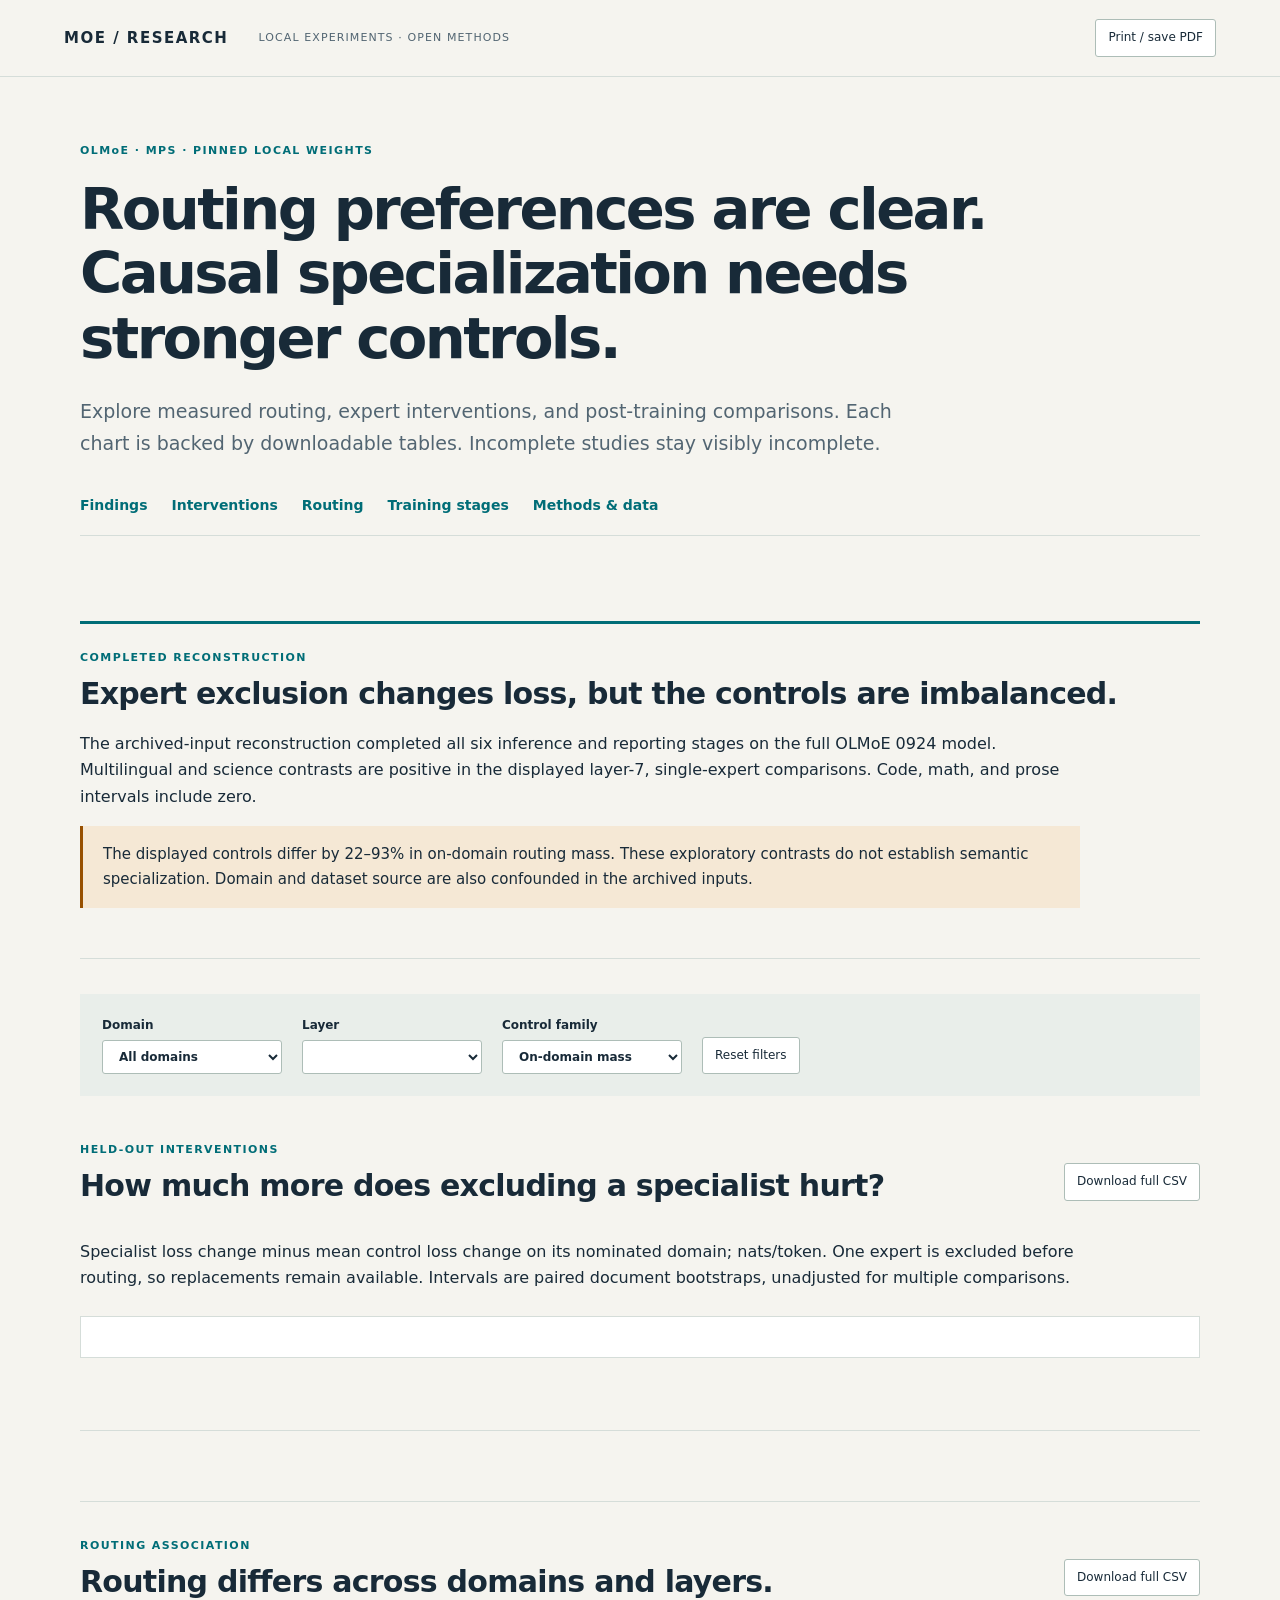
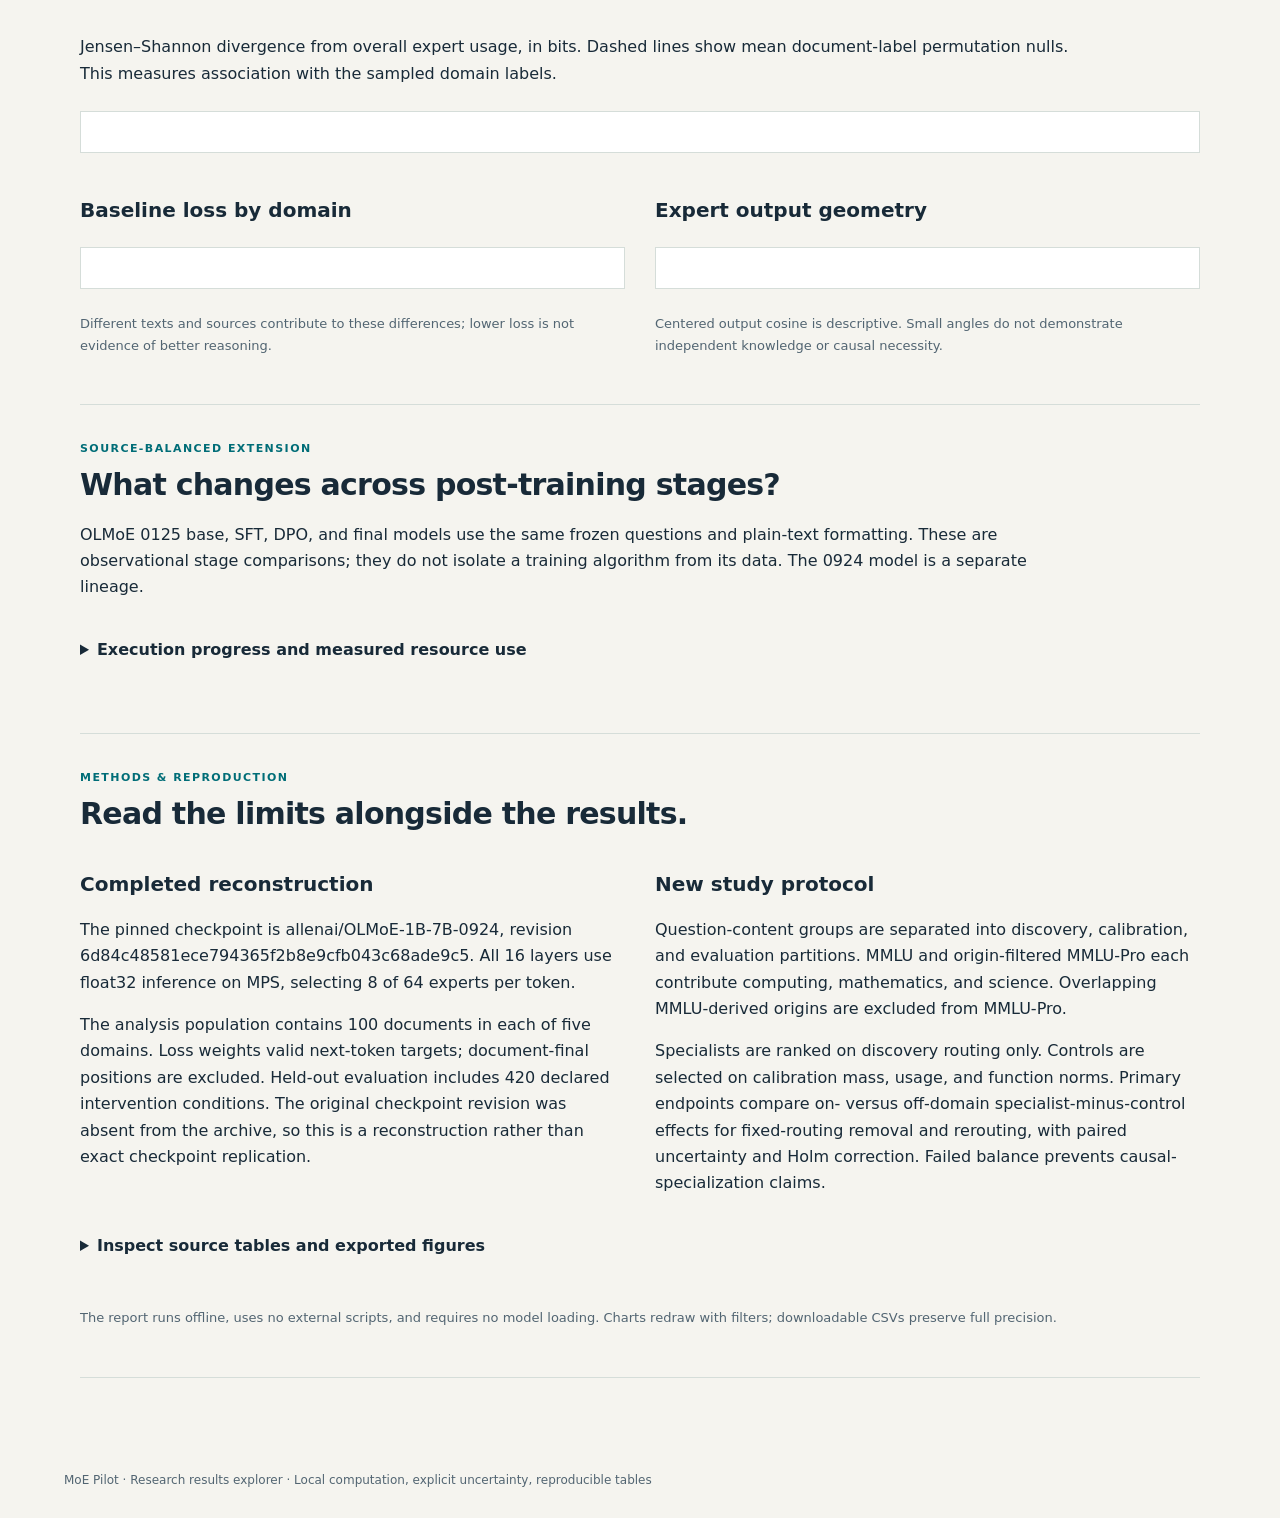
==== src/moe_pilot/report_assets/index.html @ 9c7c72cc "Publish research through an offline interactive report Why: researchers need readable charts, uncert" ====
<!doctype html>
<html lang="en">
  <head>
    <meta charset="utf-8" />
    <meta name="viewport" content="width=device-width,initial-scale=1" />
    <title>Local MoE Research — Results explorer</title>
    <link rel="stylesheet" href="report.css" />
  </head>
  <body>
    <header>
      <a href="#" class="brand">MOE / RESEARCH</a
      ><span>LOCAL EXPERIMENTS · OPEN METHODS</span
      ><button id="print">Print / save PDF</button>
    </header>
    <main>
      <div class="eyebrow">OLMoE · MPS · PINNED LOCAL WEIGHTS</div>
      <h1>
        Routing preferences are clear.<br />Causal specialization needs stronger
        controls.
      </h1>
      <p class="lede">
        Explore measured routing, expert interventions, and post-training
        comparisons. Each chart is backed by downloadable tables. Incomplete
        studies stay visibly incomplete.
      </p>
      <nav aria-label="Report sections">
        <a href="#findings">Findings</a
        ><a href="#interventions">Interventions</a><a href="#routing">Routing</a
        ><a href="#models">Training stages</a
        ><a href="#methods">Methods & data</a>
      </nav>
      <section class="metrics" id="metrics"></section>
      <section id="findings" class="summary">
        <div class="eyebrow">COMPLETED RECONSTRUCTION</div>
        <h2>Expert exclusion changes loss, but the controls are imbalanced.</h2>
        <p>
          The archived-input reconstruction completed all six inference and
          reporting stages on the full OLMoE 0924 model. Multilingual and
          science contrasts are positive in the displayed layer-7, single-expert
          comparisons. Code, math, and prose intervals include zero.
        </p>
        <p class="caution">
          The displayed controls differ by 22–93% in on-domain routing mass.
          These exploratory contrasts do not establish semantic specialization.
          Domain and dataset source are also confounded in the archived inputs.
        </p>
      </section>
      <div class="filters">
        <label
          >Domain<select id="domain">
            <option value="all">All domains</option>
          </select></label
        ><label>Layer<select id="layer"></select></label
        ><label
          >Control family<select id="family">
            <option value="on-domain-control">On-domain mass</option>
            <option value="global-control">Global mass</option>
          </select></label
        ><button id="reset">Reset filters</button>
      </div>
      <section id="interventions">
        <div class="section-head">
          <div>
            <div class="eyebrow">HELD-OUT INTERVENTIONS</div>
            <h2>How much more does excluding a specialist hurt?</h2>
          </div>
          <button data-download="ablations">Download full CSV</button>
        </div>
        <p>
          Specialist loss change minus mean control loss change on its nominated
          domain; nats/token. One expert is excluded before routing, so
          replacements remain available. Intervals are paired document
          bootstraps, unadjusted for multiple comparisons.
        </p>
        <div
          id="effect-chart"
          class="chart"
          role="img"
          aria-label="Specialist-minus-control effects and confidence intervals"
        ></div>
        <div id="balance" class="table-wrap"></div>
        <p id="effect-note" class="note"></p>
      </section>
      <section id="interaction-results"></section>
      <section id="routing">
        <div class="section-head">
          <div>
            <div class="eyebrow">ROUTING ASSOCIATION</div>
            <h2>Routing differs across domains and layers.</h2>
          </div>
          <button data-download="routing">Download full CSV</button>
        </div>
        <p>
          Jensen–Shannon divergence from overall expert usage, in bits. Dashed
          lines show mean document-label permutation nulls. This measures
          association with the sampled domain labels.
        </p>
        <div
          id="routing-chart"
          class="chart"
          role="img"
          aria-label="Routing divergence across model layers"
        ></div>
        <div class="two-col">
          <article>
            <h3>Baseline loss by domain</h3>
            <div
              id="baseline-chart"
              class="chart small"
              role="img"
              aria-label="Mean next-token loss by domain"
            ></div>
            <p class="note">
              Different texts and sources contribute to these differences; lower
              loss is not evidence of better reasoning.
            </p>
          </article>
          <article>
            <h3>Expert output geometry</h3>
            <div
              id="geometry-chart"
              class="chart small"
              role="img"
              aria-label="Centered expert output similarity by layer"
            ></div>
            <p class="note">
              Centered output cosine is descriptive. Small angles do not
              demonstrate independent knowledge or causal necessity.
            </p>
          </article>
        </div>
      </section>
      <section id="models">
        <div class="eyebrow">SOURCE-BALANCED EXTENSION</div>
        <h2>What changes across post-training stages?</h2>
        <p>
          OLMoE 0125 base, SFT, DPO, and final models use the same frozen
          questions and plain-text formatting. These are observational stage
          comparisons; they do not isolate a training algorithm from its data.
          The 0924 model is a separate lineage.
        </p>
        <div id="model-results"></div>
        <div id="new-effects"></div>
        <details>
          <summary>Execution progress and measured resource use</summary>
          <div id="progress" class="table-wrap"></div>
          <p class="note">
            One accelerator job at a time; streaming weights; 8 GiB job budget;
            16 GiB workstation reserve. Refused or incomplete batches are not
            counted as scientific results.
          </p>
        </details>
      </section>
      <section id="methods">
        <div class="eyebrow">METHODS & REPRODUCTION</div>
        <h2>Read the limits alongside the results.</h2>
        <div class="two-col">
          <article>
            <h3>Completed reconstruction</h3>
            <p>
              The pinned checkpoint is allenai/OLMoE-1B-7B-0924, revision
              6d84c48581ece794365f2b8e9cfb043c68ade9c5. All 16 layers use
              float32 inference on MPS, selecting 8 of 64 experts per token.
            </p>
            <p>
              The analysis population contains 100 documents in each of five
              domains. Loss weights valid next-token targets; document-final
              positions are excluded. Held-out evaluation includes 420 declared
              intervention conditions. The original checkpoint revision was
              absent from the archive, so this is a reconstruction rather than
              exact checkpoint replication.
            </p>
          </article>
          <article>
            <h3>New study protocol</h3>
            <p>
              Question-content groups are separated into discovery, calibration,
              and evaluation partitions. MMLU and origin-filtered MMLU-Pro each
              contribute computing, mathematics, and science. Overlapping
              MMLU-derived origins are excluded from MMLU-Pro.
            </p>
            <p>
              Specialists are ranked on discovery routing only. Controls are
              selected on calibration mass, usage, and function norms. Primary
              endpoints compare on- versus off-domain specialist-minus-control
              effects for fixed-routing removal and rerouting, with paired
              uncertainty and Holm correction. Failed balance prevents
              causal-specialization claims.
            </p>
          </article>
        </div>
        <details>
          <summary>Inspect source tables and exported figures</summary>
          <ul>
            <li>
              <a href="data/reconstruction/tables/baseline_by_domain.csv"
                >Baseline measurements</a
              >
            </li>
            <li>
              <a
                href="data/reconstruction/tables/ablations/ablation_summary.csv"
                >All ablation contrasts and intervals</a
              >
            </li>
            <li>
              <a href="data/reconstruction/tables/layer_domain_metrics.csv"
                >All domain/layer routing measurements</a
              >
            </li>
            <li>
              <a
                href="data/reconstruction/tables/subtopics/layer_within_vs_between_jsd.csv"
                >Subtopic routing measurements</a
              >
            </li>
            <li>
              <a href="data/reconstruction/figures/ablations/delta_loss.png"
                >Complete intervention figure (PNG)</a
              >
            </li>
            <li>
              <a href="data/reconstruction/evidence.json"
                >Machine-readable reproducibility metadata</a
              >
            </li>
          </ul>
        </details>
        <p class="note">
          The report runs offline, uses no external scripts, and requires no
          model loading. Charts redraw with filters; downloadable CSVs preserve
          full precision.
        </p>
      </section>
    </main>
    <footer>
      MoE Pilot · Research results explorer · Local computation, explicit
      uncertainty, reproducible tables
    </footer>
    <script id="research-data" type="application/json">
      __RESEARCH_DATA__
    </script>
    <script src="report.js"></script>
  </body>
</html>
---- src/moe_pilot/report_assets/report.css ----
:root {
  --ink: #182a38;
  --muted: #526572;
  --paper: #f5f4ef;
  --line: #d5ddd9;
  --teal: #006d77;
  --amber: #975000;
  --white: #fff;
  --blue: #345ca0;
}
* {
  box-sizing: border-box;
}
html {
  scroll-behavior: smooth;
  scroll-padding-top: 90px;
}
body {
  margin: 0;
  background: var(--paper);
  color: var(--ink);
  font:
    16px/1.65 system-ui,
    -apple-system,
    sans-serif;
}
header {
  display: flex;
  align-items: center;
  gap: 30px;
  padding: 19px 5vw;
  border-bottom: 1px solid var(--line);
  background: var(--paper);
  position: sticky;
  top: 0;
  z-index: 3;
}
header span {
  font-size: 11px;
  letter-spacing: 0.1em;
  color: var(--muted);
  flex: 1;
}
.brand {
  font-size: 15px;
  font-weight: 800;
  letter-spacing: 0.1em;
  text-decoration: none;
  color: var(--ink);
}
main {
  max-width: 1180px;
  margin: auto;
  padding: 65px 30px;
}
h1 {
  font-size: clamp(34px, 4.5vw, 58px);
  line-height: 1.12;
  letter-spacing: -0.045em;
  max-width: 1000px;
  margin: 18px 0 25px;
}
h2 {
  font-size: 30px;
  line-height: 1.25;
  letter-spacing: -0.025em;
  margin: 8px 0 18px;
}
h3 {
  font-size: 20px;
  line-height: 1.3;
}
p {
  max-width: 1000px;
}
.lede {
  max-width: 820px;
  color: var(--muted);
  font-size: 19px;
}
.eyebrow {
  font-size: 11px;
  font-weight: 750;
  letter-spacing: 0.13em;
  color: var(--teal);
}
nav {
  display: flex;
  gap: 24px;
  flex-wrap: wrap;
  margin: 35px 0;
  border-bottom: 1px solid var(--line);
  padding-bottom: 18px;
}
a {
  color: var(--teal);
}
nav a {
  text-decoration: none;
  font-size: 14px;
  font-weight: 650;
}
.metrics {
  display: grid;
  grid-template-columns: repeat(4, 1fr);
  padding: 15px 0 35px;
  gap: 24px;
}
.metric strong {
  display: block;
  font-size: 32px;
  letter-spacing: -0.03em;
}
.metric span {
  font-size: 13px;
  color: var(--muted);
}
section {
  padding: 35px 0;
  border-bottom: 1px solid var(--line);
}
section.metrics {
  border: 0;
}
.summary {
  border-top: 3px solid var(--teal);
  padding-top: 25px;
}
.caution {
  padding: 16px 20px;
  background: #f5e8d5;
  border-left: 3px solid var(--amber);
  font-size: 15px;
}
.filters {
  display: flex;
  gap: 20px;
  align-items: end;
  flex-wrap: wrap;
  background: #e9eeea;
  padding: 22px;
  margin: 35px 0 10px;
}
.filters label {
  display: flex;
  flex-direction: column;
  gap: 5px;
  font-size: 12px;
  font-weight: 650;
}
.filters select {
  min-width: 180px;
}
select,
button {
  font: inherit;
  background: var(--white);
  border: 1px solid #adbdb7;
  color: var(--ink);
  border-radius: 3px;
  padding: 8px 12px;
}
button {
  font-size: 12px;
  cursor: pointer;
}
button:hover {
  border-color: var(--teal);
  background: #e1f2ef;
}
button:focus-visible,
a:focus-visible,
select:focus-visible,
summary:focus-visible {
  outline: 3px solid var(--teal);
  outline-offset: 3px;
}
.section-head {
  display: flex;
  justify-content: space-between;
  gap: 25px;
  align-items: center;
}
.chart {
  background: var(--white);
  padding: 20px;
  margin: 24px 0;
  border: 1px solid var(--line);
  overflow: auto;
}
.chart svg {
  width: 100%;
  height: auto;
  display: block;
  min-width: 800px;
  font-size: 16px;
}
.chart.small svg {
  min-width: 600px;
  font-size: 22px;
}
.note {
  font-size: 13px;
  color: var(--muted);
}
.two-col {
  display: grid;
  grid-template-columns: 1fr 1fr;
  gap: 30px;
}
.table-wrap {
  overflow: auto;
}
table {
  border-collapse: collapse;
  width: 100%;
  font-size: 13px;
  background: var(--white);
}
th,
td {
  padding: 10px 12px;
  text-align: left;
  border-bottom: 1px solid var(--line);
  white-space: nowrap;
}
th {
  color: var(--muted);
  font-size: 11px;
  text-transform: uppercase;
  letter-spacing: 0.035em;
}
td.num {
  text-align: right;
  font-variant-numeric: tabular-nums;
}
.status {
  padding: 3px 7px;
  background: #edf2f0;
  font-size: 12px;
}
.pending {
  padding: 25px;
  background: #e9eeea;
  color: var(--muted);
}
details {
  padding: 20px 0;
}
summary {
  cursor: pointer;
  font-weight: 650;
  margin-bottom: 15px;
}
footer {
  padding: 28px 5vw;
  font-size: 12px;
  color: var(--muted);
}
@media (max-width: 700px) {
  main {
    padding: 32px 18px;
  }
  header {
    gap: 12px;
    padding: 14px 18px;
  }
  header span {
    display: none;
  }
  header button {
    margin-left: auto;
  }
  h1 br {
    display: none;
  }
  .metrics {
    grid-template-columns: repeat(2, 1fr);
    gap: 18px;
  }
  .two-col {
    grid-template-columns: 1fr;
    gap: 8px;
  }
  .section-head {
    display: block;
  }
  .section-head button {
    margin-bottom: 10px;
  }
  .filters {
    gap: 12px;
    padding: 15px;
  }
  .filters select {
    min-width: 145px;
  }
  h2 {
    font-size: 25px;
  }
  .chart {
    padding: 10px;
  }
  nav {
    gap: 14px;
  }
}
@media print {
  header,
  nav,
  .filters,
  button {
    display: none;
  }
  main {
    padding: 0;
    max-width: none;
  }
  body {
    background: white;
    font-size: 11pt;
  }
  .chart,
  article {
    break-inside: avoid;
  }
  .chart svg {
    min-width: 0;
  }
  details {
    display: block;
  }
  section {
    padding: 20px 0;
  }
  h1 {
    font-size: 28pt;
  }
  h2 {
    font-size: 20pt;
  }
}
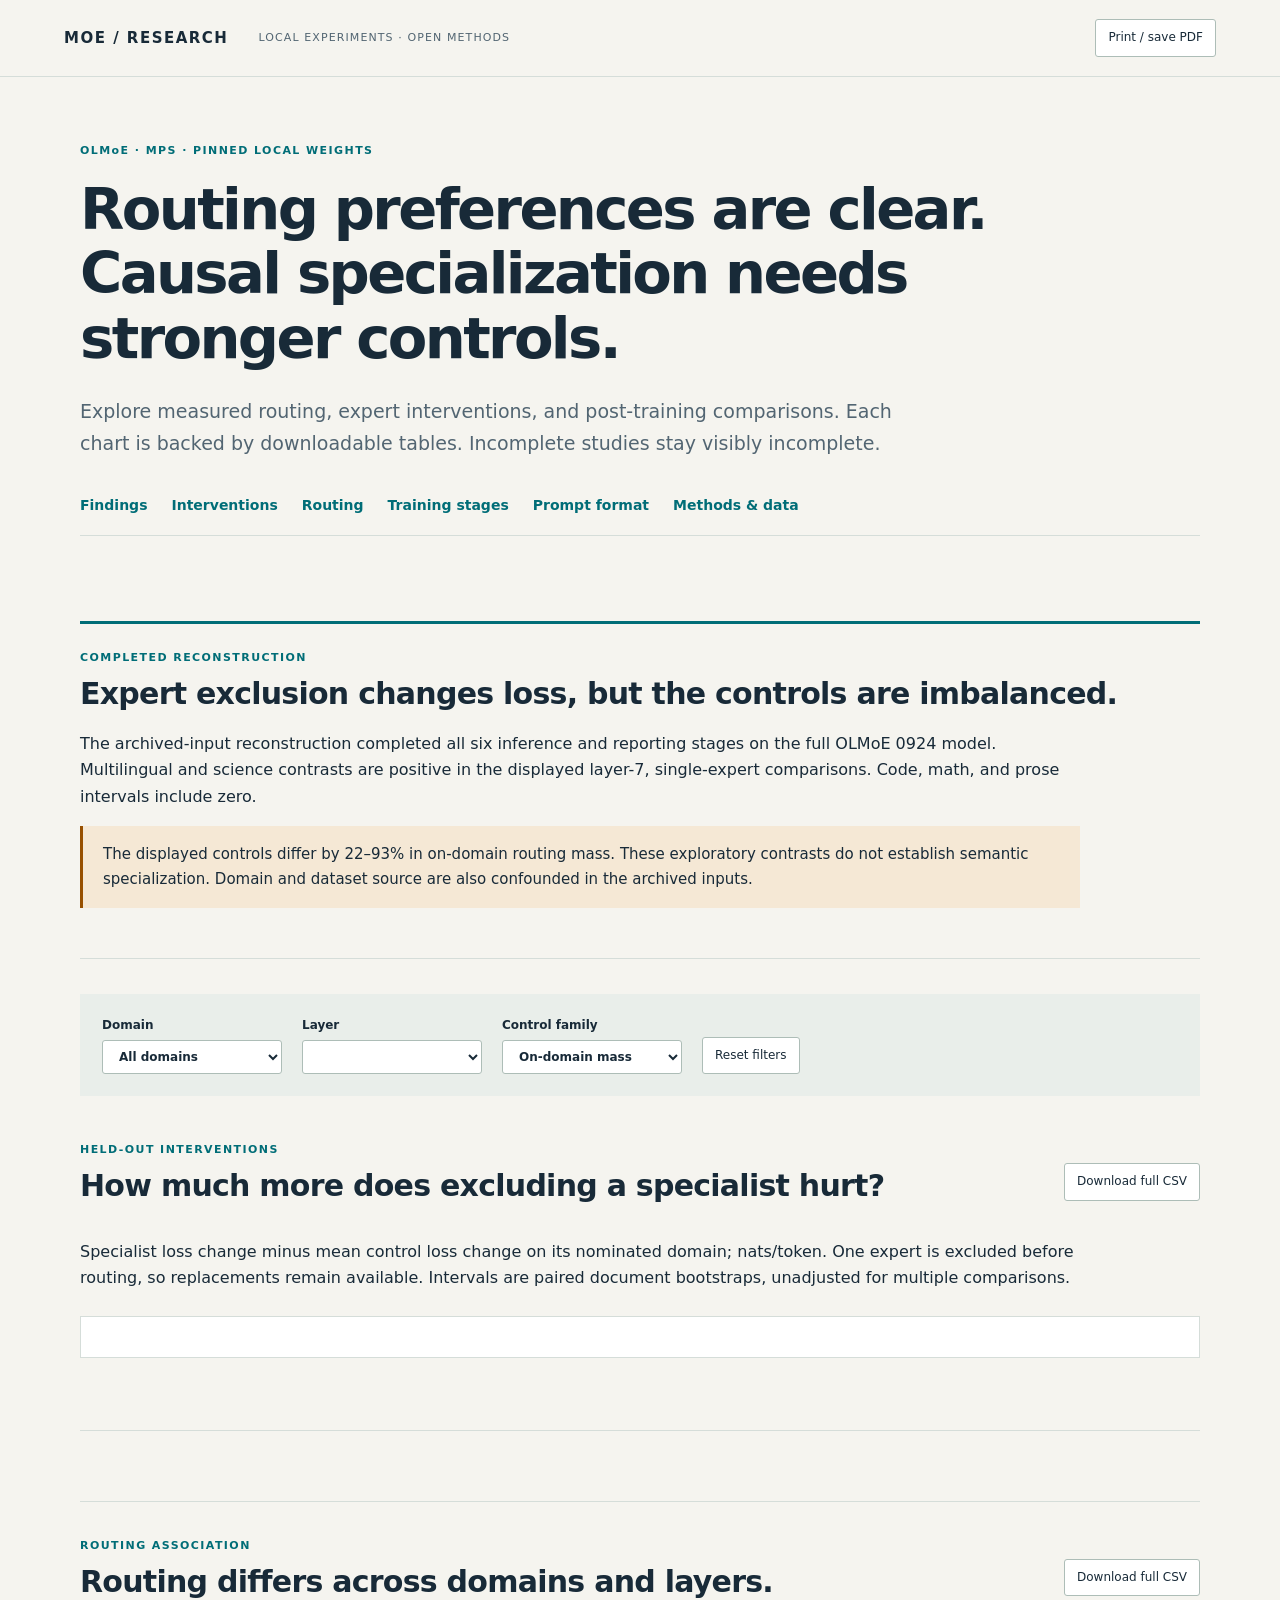
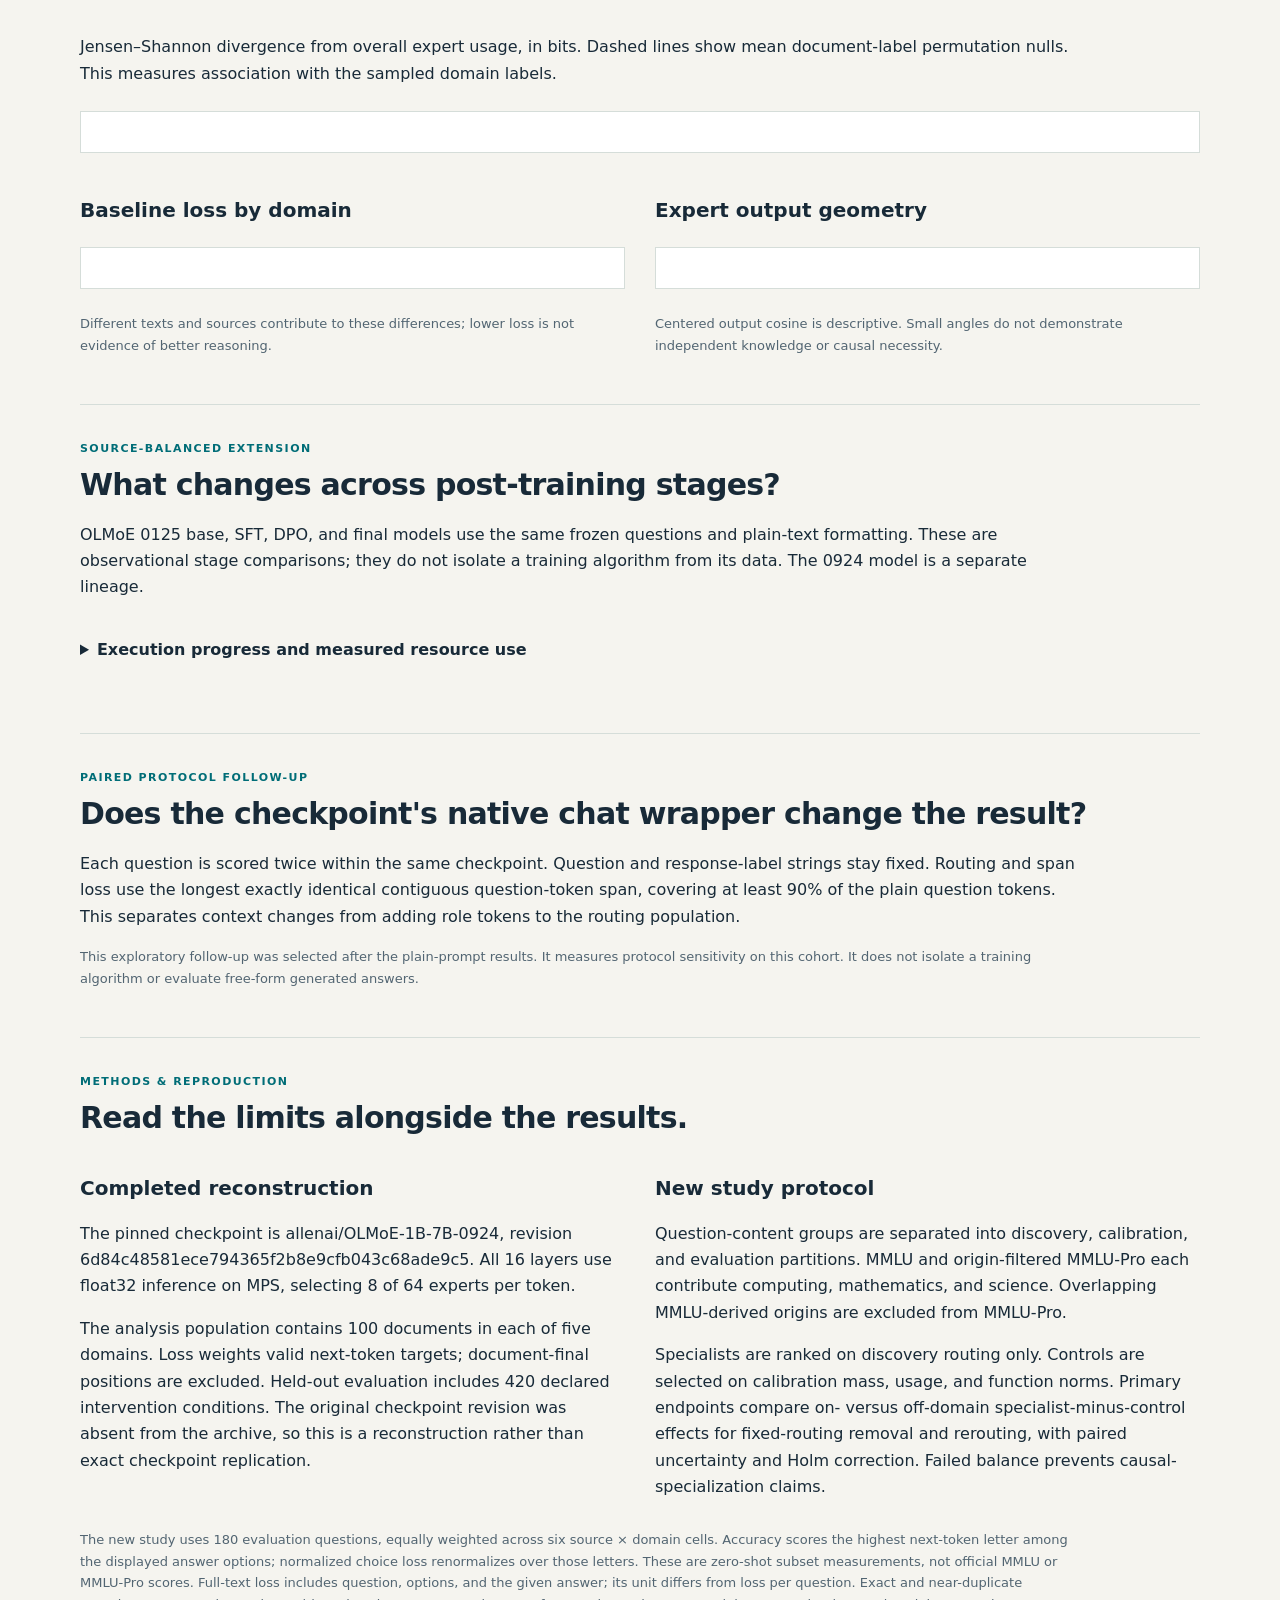
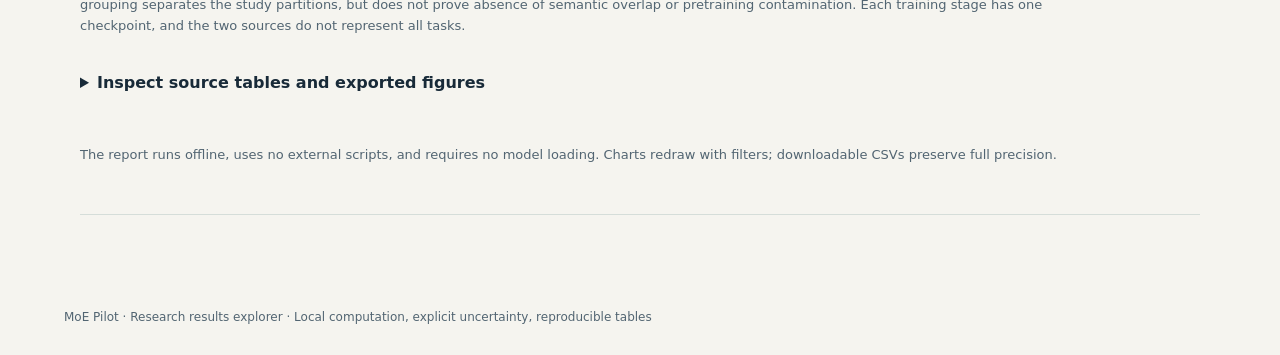
==== commit b3c25214: "Expose study findings through usable charts and verifiable downloads Why: machine records alone do n" ====
--- a/src/moe_pilot/report_assets/index.html
+++ b/src/moe_pilot/report_assets/index.html
@@ -27,6 +27,7 @@
         <a href="#findings">Findings</a
         ><a href="#interventions">Interventions</a><a href="#routing">Routing</a
         ><a href="#models">Training stages</a
+        ><a href="#formats">Prompt format</a
         ><a href="#methods">Methods & data</a>
       </nav>
       <section class="metrics" id="metrics"></section>
@@ -140,16 +141,34 @@
           The 0924 model is a separate lineage.
         </p>
         <div id="model-results"></div>
+        <div id="internal-results"></div>
         <div id="new-effects"></div>
         <details>
           <summary>Execution progress and measured resource use</summary>
           <div id="progress" class="table-wrap"></div>
           <p class="note">
-            One accelerator job at a time; streaming weights; 8 GiB job budget;
-            16 GiB workstation reserve. Refused or incomplete batches are not
-            counted as scientific results.
+            One accelerator job at a time; streaming weights; 5 GiB job budget;
+            8 GiB available-memory reserve for current research. Refused or
+            incomplete batches are not counted as scientific results.
           </p>
         </details>
+      </section>
+      <section id="formats">
+        <div class="eyebrow">PAIRED PROTOCOL FOLLOW-UP</div>
+        <h2>Does the checkpoint's native chat wrapper change the result?</h2>
+        <p>
+          Each question is scored twice within the same checkpoint. Question and
+          response-label strings stay fixed. Routing and span loss use the
+          longest exactly identical contiguous question-token span, covering at
+          least 90% of the plain question tokens. This separates context changes
+          from adding role tokens to the routing population.
+        </p>
+        <div id="format-results"></div>
+        <p class="note">
+          This exploratory follow-up was selected after the plain-prompt
+          results. It measures protocol sensitivity on this cohort. It does not
+          isolate a training algorithm or evaluate free-form generated answers.
+        </p>
       </section>
       <section id="methods">
         <div class="eyebrow">METHODS & REPRODUCTION</div>
@@ -189,6 +208,19 @@
             </p>
           </article>
         </div>
+        <p class="note">
+          The new study uses 180 evaluation questions, equally weighted across
+          six source × domain cells. Accuracy scores the highest next-token
+          letter among the displayed answer options; normalized choice loss
+          renormalizes over those letters. These are zero-shot subset
+          measurements, not official MMLU or MMLU-Pro scores. Full-text loss
+          includes question, options, and the given answer; its unit differs
+          from loss per question. Exact and near-duplicate grouping separates
+          the study partitions, but does not prove absence of semantic overlap
+          or pretraining contamination. Each training stage has one checkpoint,
+          and the two sources do not represent all tasks.
+        </p>
+        <div id="figure-downloads"></div>
         <details>
           <summary>Inspect source tables and exported figures</summary>
           <ul>
--- a/src/moe_pilot/report_assets/report.css
+++ b/src/moe_pilot/report_assets/report.css
@@ -327,6 +327,12 @@
   .chart svg {
     min-width: 0;
   }
+  .chart.small svg {
+    min-width: 0;
+  }
+  .two-col {
+    grid-template-columns: 1fr;
+  }
   details {
     display: block;
   }
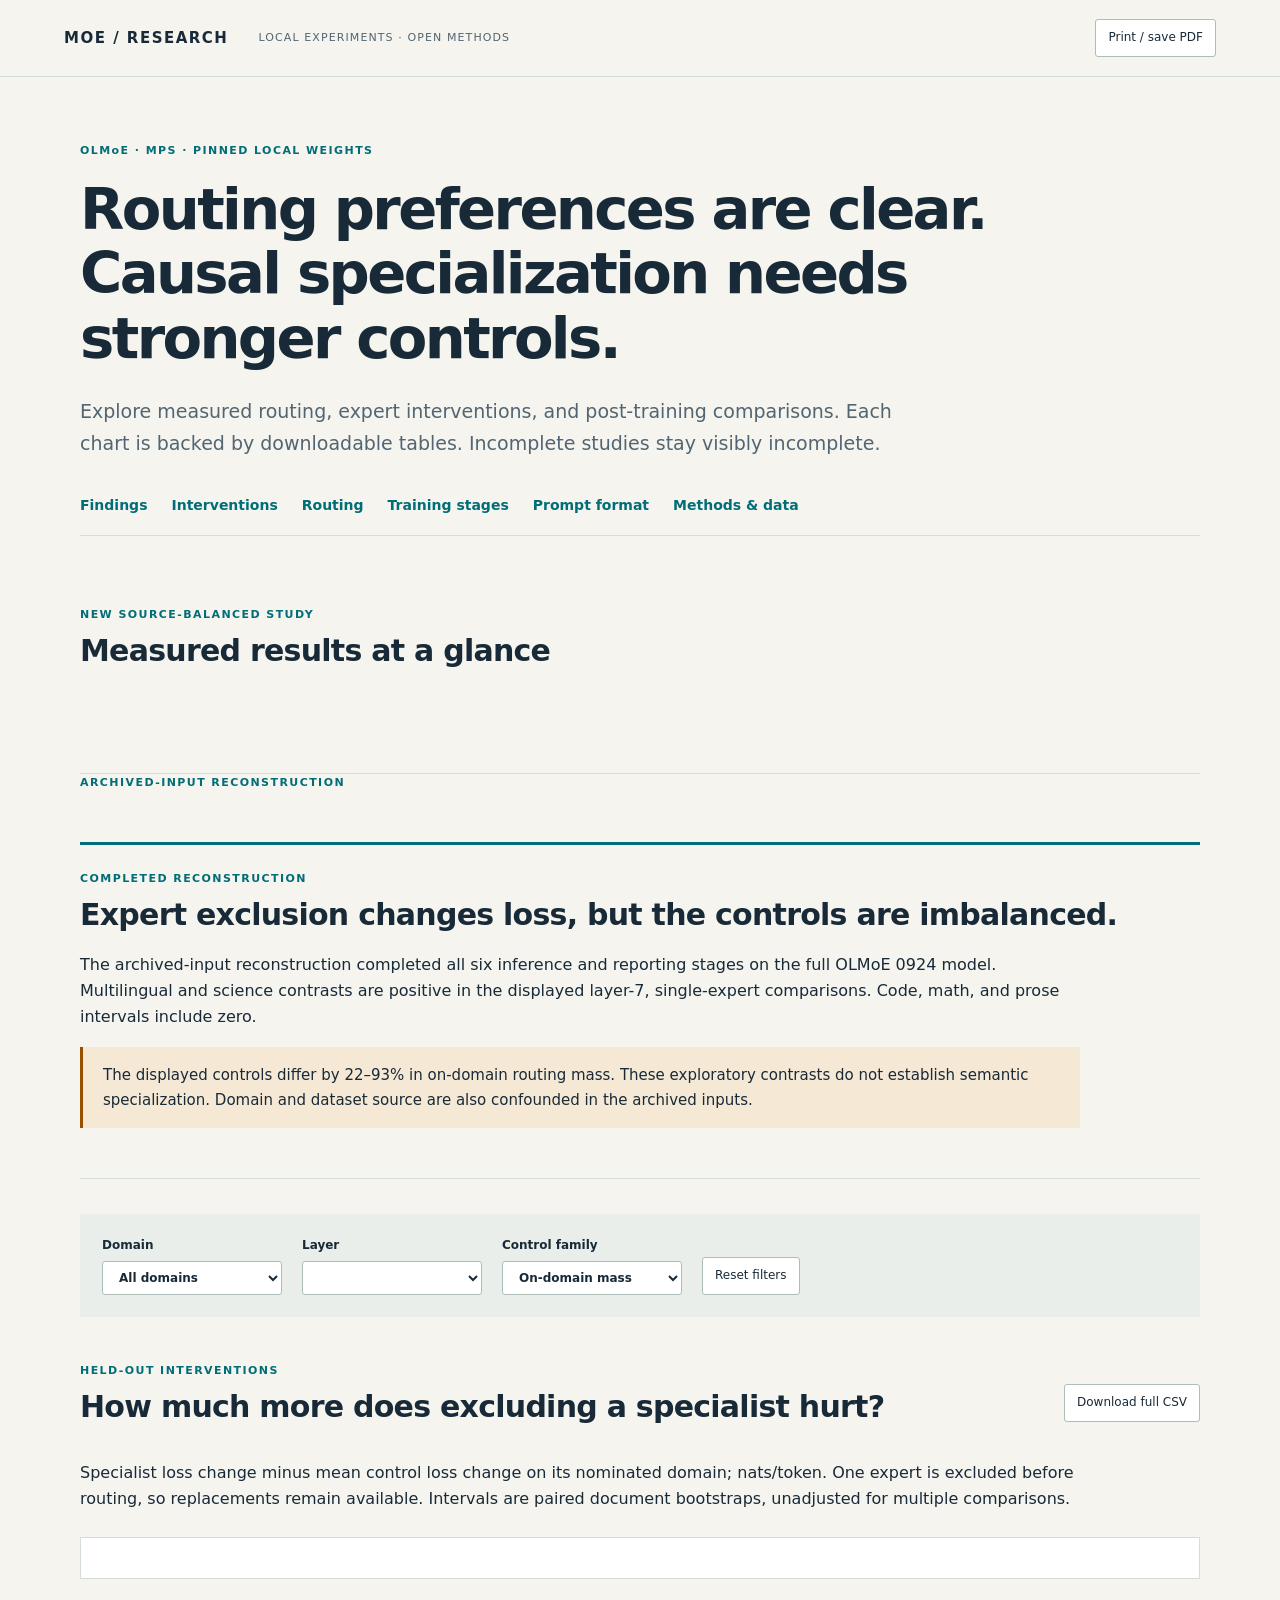
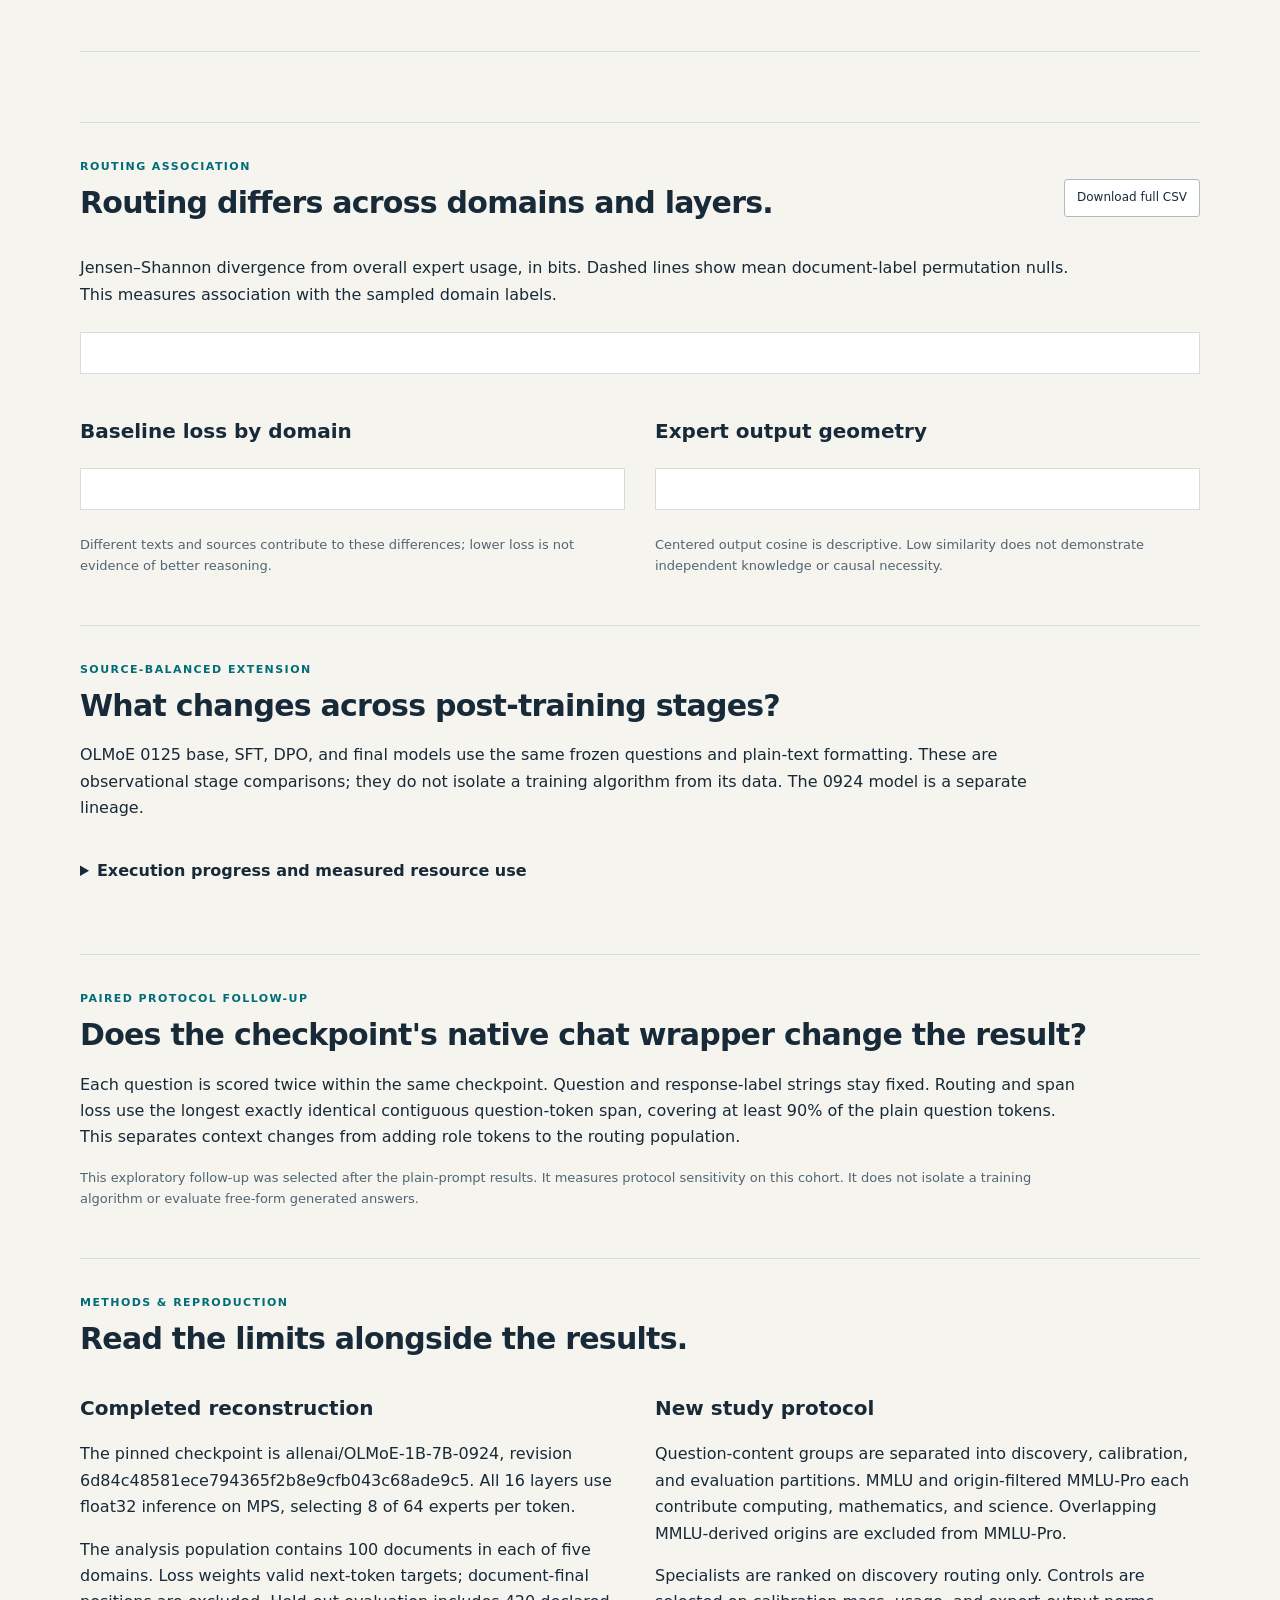
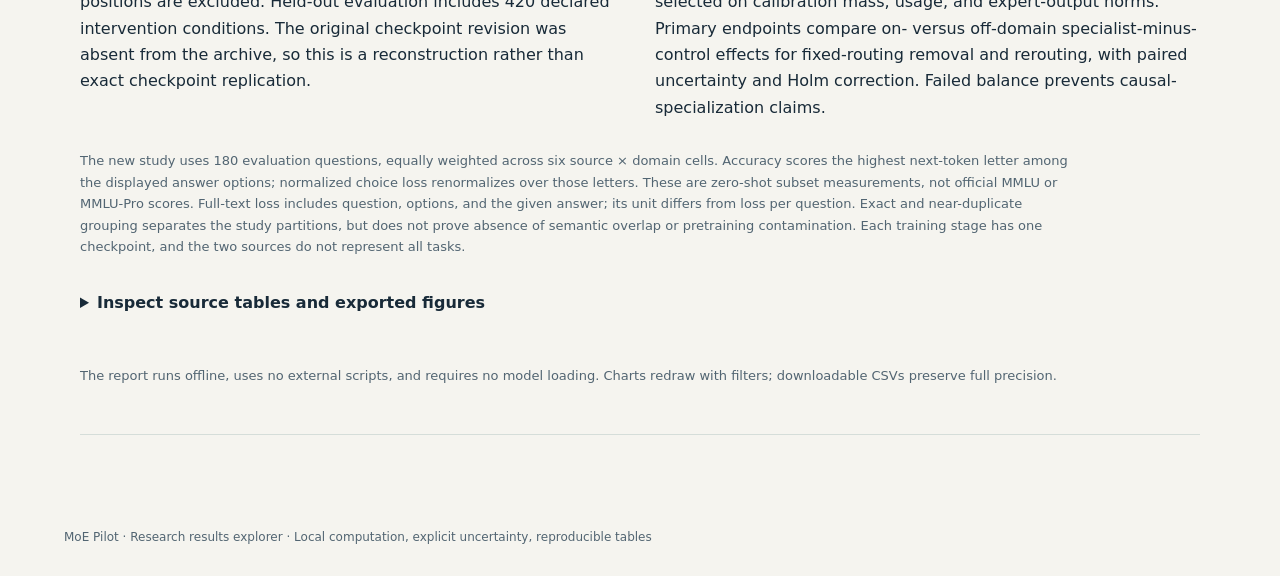
==== commit d6f7e3b9: "Lead report readers through completed findings and diagnostic charts Why: the newest results should " ====
--- a/src/moe_pilot/report_assets/index.html
+++ b/src/moe_pilot/report_assets/index.html
@@ -30,6 +30,13 @@
         ><a href="#formats">Prompt format</a
         ><a href="#methods">Methods & data</a>
       </nav>
+      <section id="latest">
+        <div class="eyebrow">NEW SOURCE-BALANCED STUDY</div>
+        <h2>Measured results at a glance</h2>
+        <div class="metrics" id="study-metrics"></div>
+        <div id="study-overview"></div>
+      </section>
+      <div class="eyebrow">ARCHIVED-INPUT RECONSTRUCTION</div>
       <section class="metrics" id="metrics"></section>
       <section id="findings" class="summary">
         <div class="eyebrow">COMPLETED RECONSTRUCTION</div>
@@ -125,7 +132,7 @@
               aria-label="Centered expert output similarity by layer"
             ></div>
             <p class="note">
-              Centered output cosine is descriptive. Small angles do not
+              Centered output cosine is descriptive. Low similarity does not
               demonstrate independent knowledge or causal necessity.
             </p>
           </article>
@@ -151,6 +158,12 @@
             8 GiB available-memory reserve for current research. Refused or
             incomplete batches are not counted as scientific results.
           </p>
+          <p class="note">
+            Peak RSS measures this process and is not the entire system or
+            accelerator footprint. The accelerator allocator is bounded
+            separately, and OS pressure stops inference. Batch durations are
+            operational records, not controlled speedup measurements.
+          </p>
         </details>
       </section>
       <section id="formats">
@@ -200,11 +213,11 @@
             </p>
             <p>
               Specialists are ranked on discovery routing only. Controls are
-              selected on calibration mass, usage, and function norms. Primary
-              endpoints compare on- versus off-domain specialist-minus-control
-              effects for fixed-routing removal and rerouting, with paired
-              uncertainty and Holm correction. Failed balance prevents
-              causal-specialization claims.
+              selected on calibration mass, usage, and expert-output norms.
+              Primary endpoints compare on- versus off-domain
+              specialist-minus-control effects for fixed-routing removal and
+              rerouting, with paired uncertainty and Holm correction. Failed
+              balance prevents causal-specialization claims.
             </p>
           </article>
         </div>
